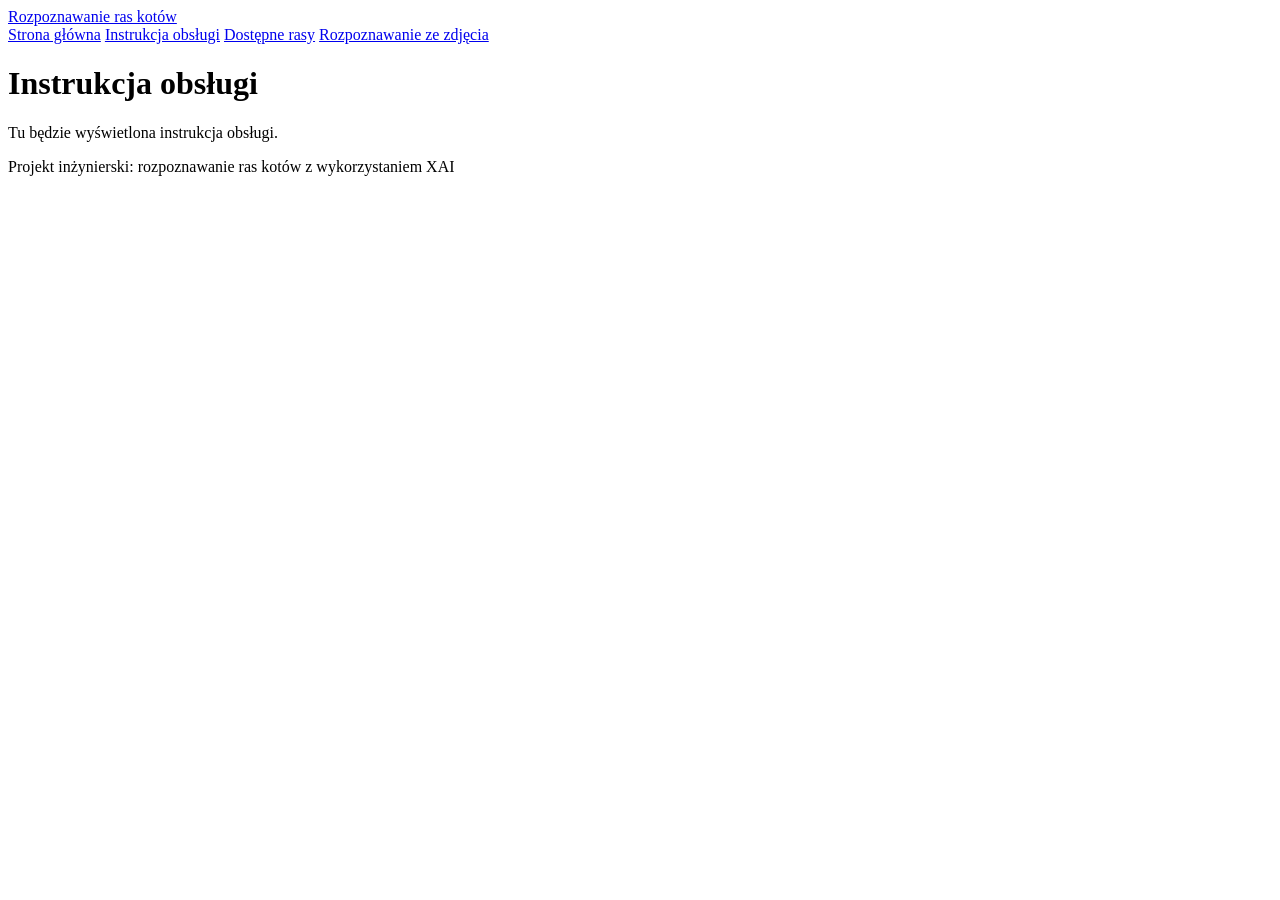
==== frontend/instrukcja.html @ 307b48ce "Dodano prosty szkielet strony" ====
<!DOCTYPE html>
<html lang="pl">
<head>
<meta charset="utf-8">
<title>Instrukcja obsługi</title>
<link rel="stylesheet" href="css/style.css">
</head>
<body>

<header>
  <div class="bar">
    <a class="brand" href="index.html">Rozpoznawanie ras kotów</a>
    <nav aria-label="Menu główne">
      <a href="index.html">Strona główna</a>
      <a href="instrukcja.html">Instrukcja obsługi</a>
      <a href="rasy.html">Dostępne rasy</a>
      <a href="rozpoznawanie.html">Rozpoznawanie ze zdjęcia</a>
    </nav>
  </div>
</header>


<main>
  <h1>Instrukcja obsługi</h1>
  <div class="placeholder">Tu będzie wyświetlona instrukcja obsługi.</div>
</main>

<footer>
  <div class="bar">
    <p>Projekt inżynierski: rozpoznawanie ras kotów z wykorzystaniem XAI</p>
  </div>
</footer>

</body>
</html>
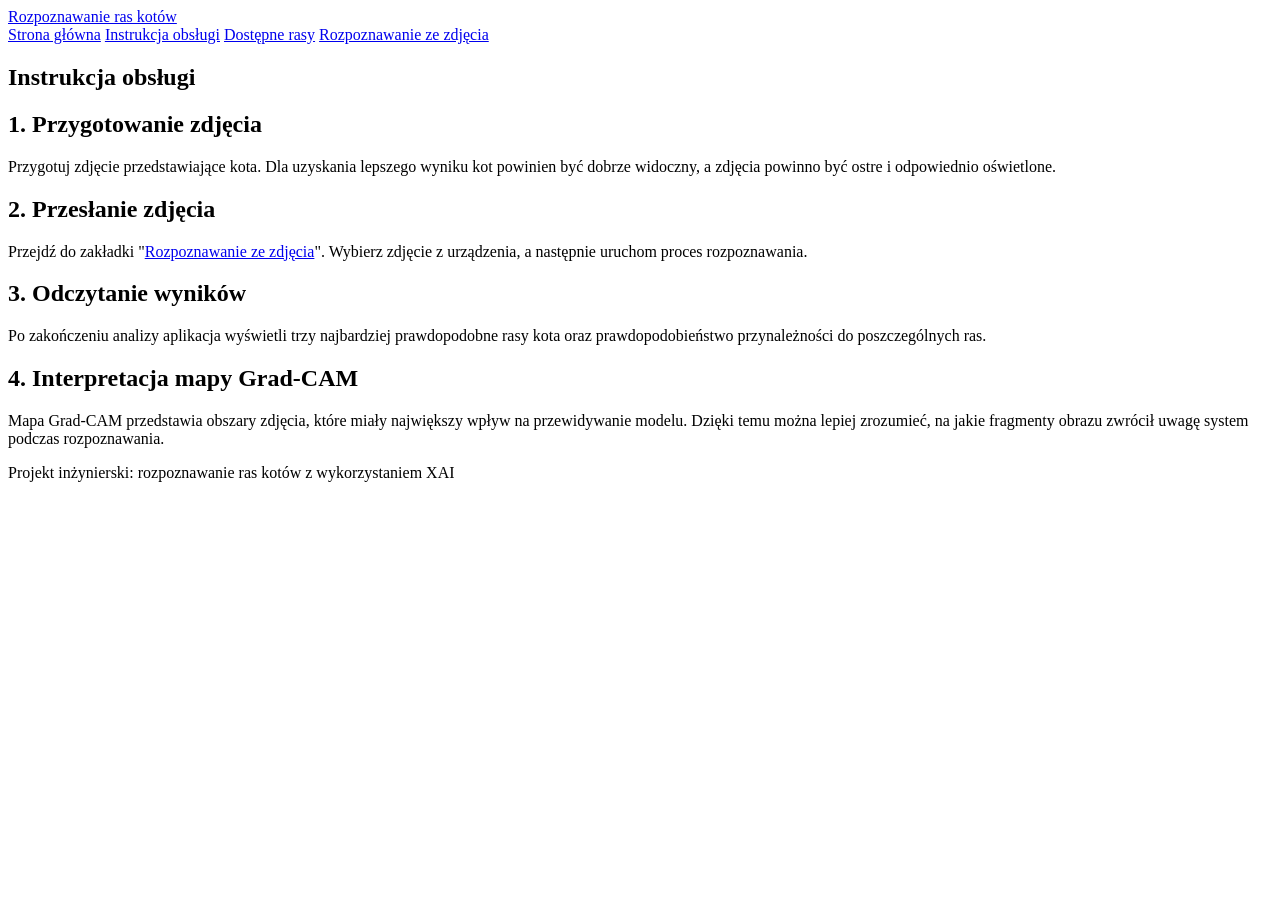
==== commit 726e1544: "Dodano podstronę instrukcja obsługi, rozdzielono pliki CSS oraz wprowadzono drobne poprawki" ====
--- a/frontend/instrukcja.html
+++ b/frontend/instrukcja.html
@@ -2,15 +2,17 @@
 <html lang="pl">
 <head>
 <meta charset="utf-8">
+<meta name="viewport" content="width=device-width, initial-scale=1.0">
 <title>Instrukcja obsługi</title>
 <link rel="stylesheet" href="css/style.css">
+<link rel="stylesheet" href="css/instrukcja.css">
 </head>
 <body>
 
 <header>
-  <div class="bar">
+  <div class="header_bar">
     <a class="brand" href="index.html">Rozpoznawanie ras kotów</a>
-    <nav aria-label="Menu główne">
+    <nav>
       <a href="index.html">Strona główna</a>
       <a href="instrukcja.html">Instrukcja obsługi</a>
       <a href="rasy.html">Dostępne rasy</a>
@@ -21,12 +23,42 @@
 
 
 <main>
+  <section class="main_page">
   <h1>Instrukcja obsługi</h1>
-  <div class="placeholder">Tu będzie wyświetlona instrukcja obsługi.</div>
+  </section>
+
+  <section class="step">
+    <h2>1. Przygotowanie zdjęcia</h2>
+    <p>
+      Przygotuj zdjęcie przedstawiające kota. Dla uzyskania lepszego wyniku kot powinien być dobrze widoczny, a zdjęcia powinno być ostre i odpowiednio oświetlone.
+    </p>
+  </section>
+
+    <section class="step">
+    <h2>2. Przesłanie zdjęcia</h2>
+    <p>
+      Przejdź do zakładki "<a href="rozpoznawanie.html">Rozpoznawanie ze zdjęcia</a>". Wybierz zdjęcie z urządzenia, a następnie uruchom proces rozpoznawania.
+    </p>
+  </section>
+
+    <section class="step">
+    <h2>3. Odczytanie wyników</h2>
+    <p>
+      Po zakończeniu analizy aplikacja wyświetli trzy najbardziej prawdopodobne rasy kota oraz prawdopodobieństwo przynależności do poszczególnych ras.
+    </p>
+    </section>
+
+    <section class="step">
+    <h2>4. Interpretacja mapy Grad-CAM</h2>
+    <p>
+      Mapa Grad-CAM przedstawia obszary zdjęcia, które miały największy wpływ na przewidywanie modelu. Dzięki temu można lepiej zrozumieć, na jakie fragmenty obrazu zwrócił uwagę system podczas rozpoznawania.
+    </p>
+
+    </section>
 </main>
 
 <footer>
-  <div class="bar">
+  <div class="footer_bar">
     <p>Projekt inżynierski: rozpoznawanie ras kotów z wykorzystaniem XAI</p>
   </div>
 </footer>
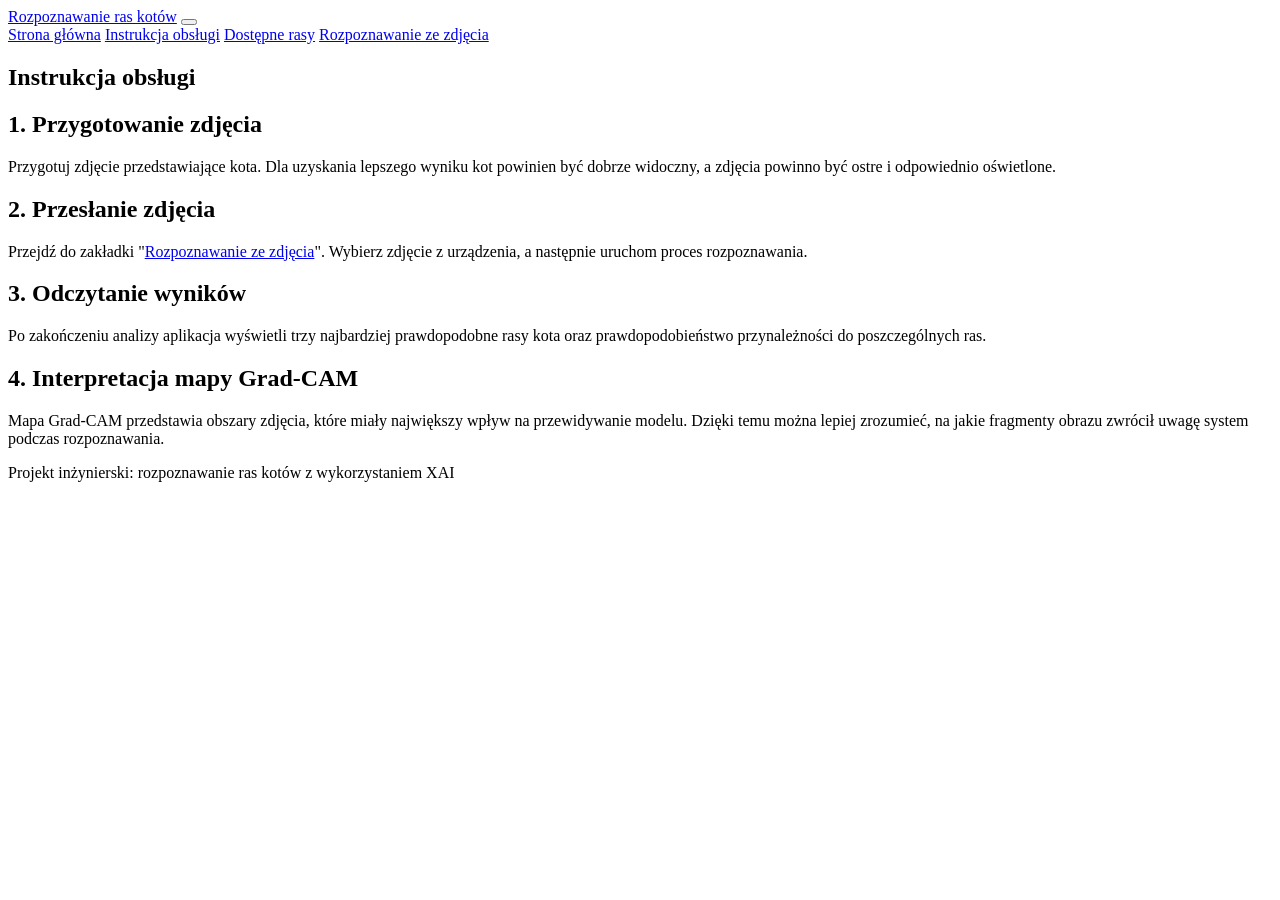
==== commit 4d295e33: "Dodano responsywność dla nagłówka" ====
--- a/frontend/instrukcja.html
+++ b/frontend/instrukcja.html
@@ -10,15 +10,22 @@
 <body>
 
 <header>
-  <div class="header_bar">
-    <a class="brand" href="index.html">Rozpoznawanie ras kotów</a>
-    <nav>
-      <a href="index.html">Strona główna</a>
-      <a href="instrukcja.html">Instrukcja obsługi</a>
-      <a href="rasy.html">Dostępne rasy</a>
-      <a href="rozpoznawanie.html">Rozpoznawanie ze zdjęcia</a>
-    </nav>
-  </div>
+    <div class="header_bar">
+        <a class="brand" href="index.html">Rozpoznawanie ras kotów</a>
+
+        <button class="menu_button" id="menu_button" aria-expanded="false" aria-controls="menu" aria-label="Otwórz menu">
+            <span></span>
+            <span></span>
+            <span></span>
+        </button>
+
+        <nav id="menu">
+            <a href="index.html">Strona główna</a>
+            <a href="instrukcja.html">Instrukcja obsługi</a>
+            <a href="rasy.html">Dostępne rasy</a>
+            <a href="rozpoznawanie.html">Rozpoznawanie ze zdjęcia</a>
+        </nav>
+    </div>
 </header>
 
 
@@ -63,5 +70,6 @@
   </div>
 </footer>
 
+<script src="js/menu.js"></script>
 </body>
 </html>
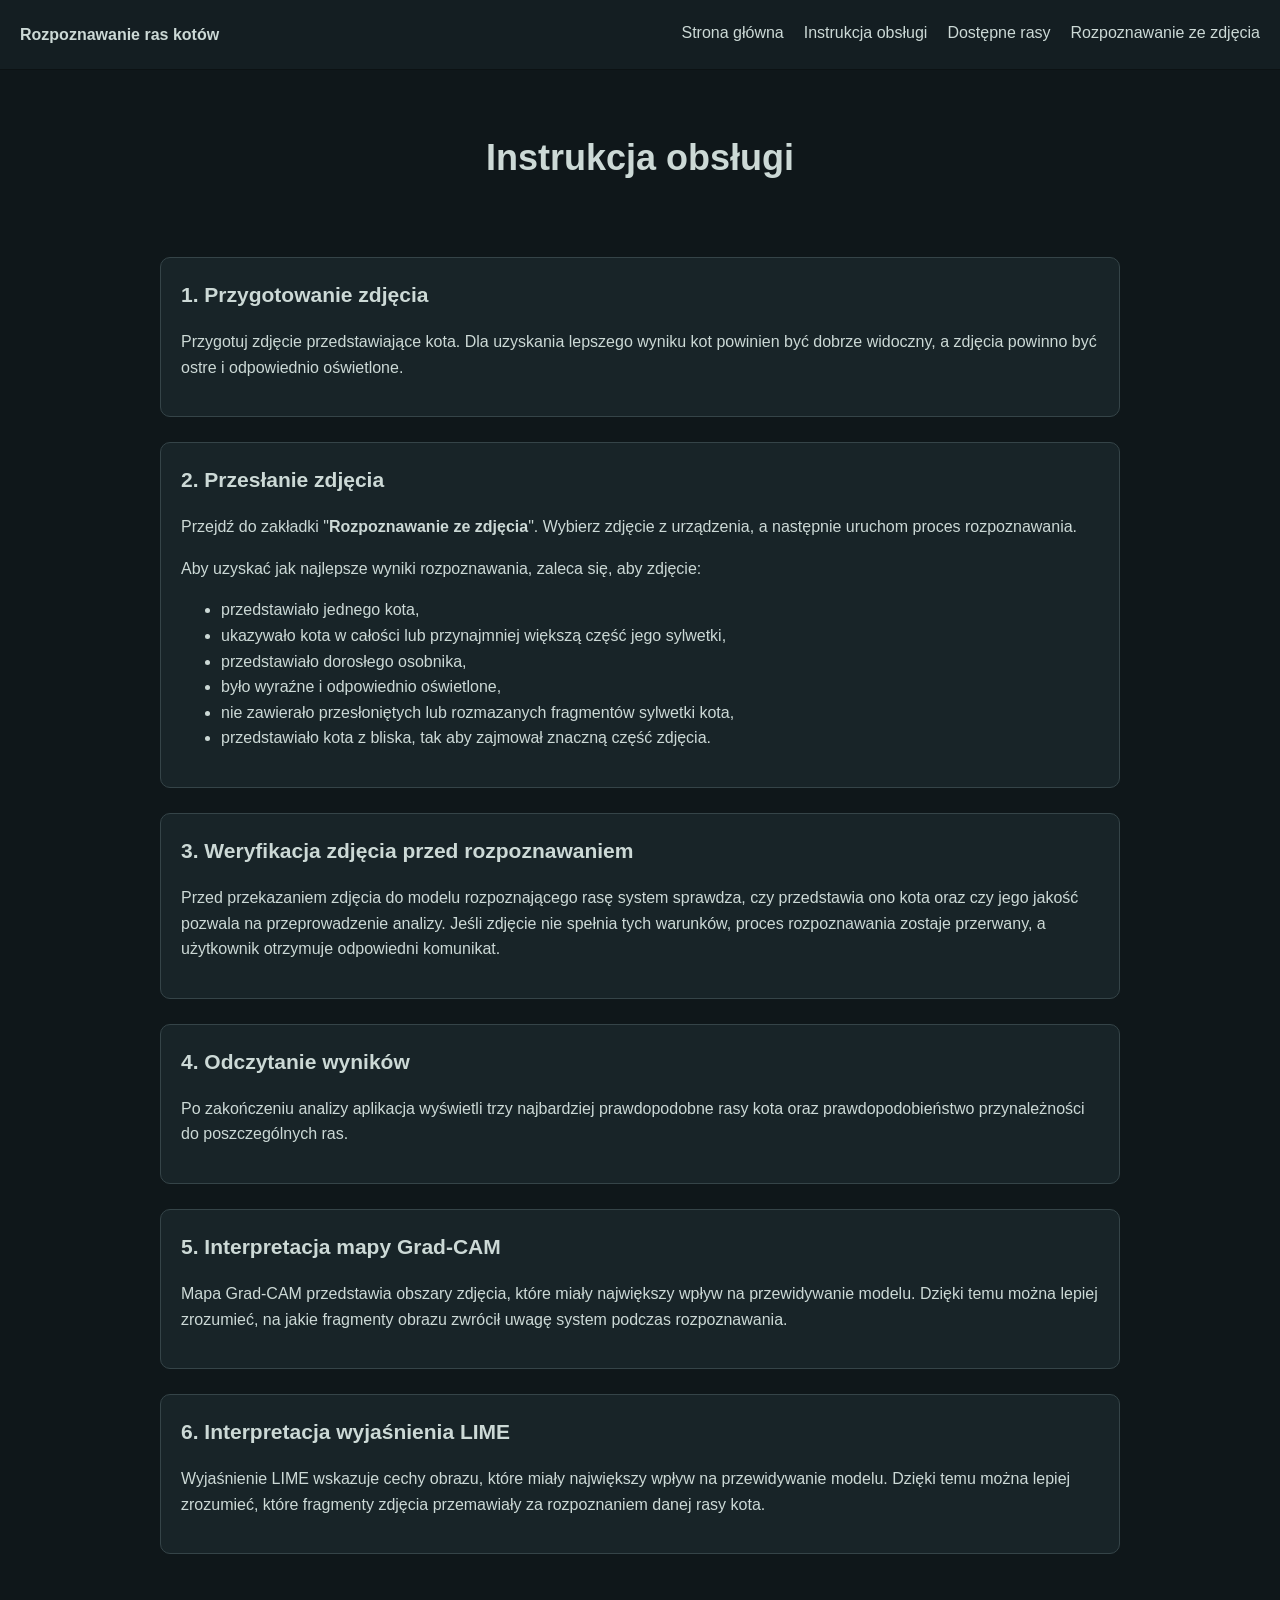
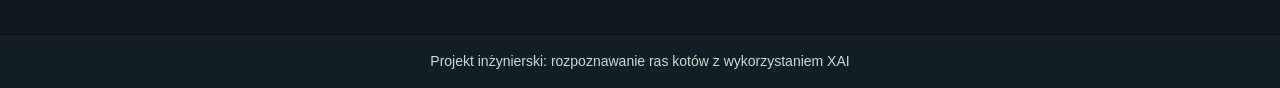
==== commit ea6c8a08: "Dodano sprawdzenie kot/nie-kot w backendzie i wydzielono metody xai do osobnych plików, wprowadzono " ====
--- a/frontend/instrukcja.html
+++ b/frontend/instrukcja.html
@@ -46,19 +46,47 @@
     <p>
       Przejdź do zakładki "<a href="rozpoznawanie.html">Rozpoznawanie ze zdjęcia</a>". Wybierz zdjęcie z urządzenia, a następnie uruchom proces rozpoznawania.
     </p>
+    <p>
+    Aby uzyskać jak najlepsze wyniki rozpoznawania, zaleca się, aby zdjęcie:
+    </p>
+
+    <ul>
+        <li>przedstawiało jednego kota,</li>
+        <li>ukazywało kota w całości lub przynajmniej większą część jego sylwetki,</li>
+        <li>przedstawiało dorosłego osobnika,</li>
+        <li>było wyraźne i odpowiednio oświetlone,</li>
+        <li>nie zawierało przesłoniętych lub rozmazanych fragmentów sylwetki kota,</li>
+        <li>przedstawiało kota z bliska, tak aby zajmował znaczną część zdjęcia.</li>
+    </ul>
   </section>
 
     <section class="step">
-    <h2>3. Odczytanie wyników</h2>
+    <h2>3. Weryfikacja zdjęcia przed rozpoznawaniem</h2>
+    <p>
+    Przed przekazaniem zdjęcia do modelu rozpoznającego rasę system sprawdza, czy przedstawia ono kota oraz czy jego jakość pozwala na przeprowadzenie analizy. Jeśli zdjęcie nie spełnia tych warunków, proces rozpoznawania zostaje przerwany, a użytkownik otrzymuje odpowiedni komunikat.
+    </p>
+
+  </section>
+
+    <section class="step">
+    <h2>4. Odczytanie wyników</h2>
     <p>
       Po zakończeniu analizy aplikacja wyświetli trzy najbardziej prawdopodobne rasy kota oraz prawdopodobieństwo przynależności do poszczególnych ras.
     </p>
     </section>
 
     <section class="step">
-    <h2>4. Interpretacja mapy Grad-CAM</h2>
+    <h2>5. Interpretacja mapy Grad-CAM</h2>
     <p>
       Mapa Grad-CAM przedstawia obszary zdjęcia, które miały największy wpływ na przewidywanie modelu. Dzięki temu można lepiej zrozumieć, na jakie fragmenty obrazu zwrócił uwagę system podczas rozpoznawania.
+    </p>
+
+    </section>
+
+    <section class="step">
+    <h2>6. Interpretacja wyjaśnienia LIME</h2>
+    <p>
+      Wyjaśnienie LIME wskazuje cechy obrazu, które miały największy wpływ na przewidywanie modelu. Dzięki temu można lepiej zrozumieć, które fragmenty zdjęcia przemawiały za rozpoznaniem danej rasy kota.
     </p>
 
     </section>
--- a/frontend/css/style.css
+++ b/frontend/css/style.css
@@ -0,0 +1,129 @@
+* { 
+    box-sizing: border-box;
+    font-family: 'Segoe UI', Arial, sans-serif;
+}
+
+body {
+  margin: 0;
+  min-height: 100vh;
+  display: flex;
+  flex-direction: column;
+  background-color: #0f171a;
+  color: #CCD9D6;
+  line-height: 1.6;
+}
+
+header, footer { 
+    background-color: #141e22;
+}
+header { 
+    border-bottom: 1px solid #0c1214; 
+}
+
+footer { 
+    border-top: 1px solid #0c1214; 
+    font-size: 14px; 
+    text-align: center;
+}
+
+footer p {
+    margin-top: 5px;
+    margin-bottom: 5px; 
+    text-align: center;
+}
+
+
+.header_bar {
+  max-width: 1280px;
+  margin: 0 auto;
+  padding: 10px 20px;
+  display: flex;
+  flex-wrap: wrap;
+  align-items: center;
+  justify-content: space-between;
+}
+.footer_bar{
+   padding: 10px 20px;
+}
+
+.brand {
+  font-weight: 700;
+  padding: 10px 0;
+  color: #CCD9D6;
+  text-decoration: none;
+}
+
+nav{ 
+    display: flex; 
+    flex-wrap: wrap; 
+    gap: 20px; 
+}
+
+nav a 
+{
+  color: #CCD9D6;
+  text-decoration: none;
+  padding: 10px 0;
+  border-bottom: 3px solid transparent;
+}
+
+nav a:hover { 
+    color: #8ea8a4;
+}
+
+main {
+  flex: 1;
+  width: 100%;
+  max-width: 1000px;
+  margin: 0px auto;
+  padding: 30px 20px;
+}
+
+h1 {
+    font-size: 36px;
+    margin-bottom: 20px;
+}
+
+
+.menu_button {
+    display: none;
+    background: none;
+    border: 1px solid #354448;
+    border-radius: 5px;
+    padding: 8px;
+    cursor: pointer;
+}
+
+.menu_button span {
+    display: block;
+    width: 24px;
+    height: 2px;
+    margin: 5px 0;
+    background-color: #CCD9D6;
+}
+
+@media (max-width: 820px) {
+    .header_bar {
+        position: relative;
+    }
+
+    .menu_button {
+        display: block;
+    }
+
+    nav {
+        display: none;
+        width: 100%;
+        flex-direction: column;
+        gap: 0;
+        text-align:center;
+    }
+
+    nav.otwarte {
+        display: flex;
+    }
+
+    nav a {
+        padding: 10px 0;
+    }
+}
--- a/frontend/css/instrukcja.css
+++ b/frontend/css/instrukcja.css
@@ -0,0 +1,35 @@
+.main_page{
+    text-align: center;
+    padding: 0 0 25px 0;
+}
+.step{
+    margin-top: 25px;
+    padding: 20px;
+    border: 1px solid #354448;
+    border-radius: 10px;
+    background-color: #182428;
+}
+
+.step:hover{
+    border-color: #7bb9ad;
+    background-color: #202f33;
+}
+
+.step:last-child {
+    margin-bottom: 50px;
+}
+
+.step a{
+    text-decoration: none;
+    font-weight: bold;
+    color: #CCD9D6;
+}
+
+.step a:hover{
+    color: #8ea8a4;
+}
+
+.step h2{
+    margin-top: 0;
+    font-size: 21px;
+}
